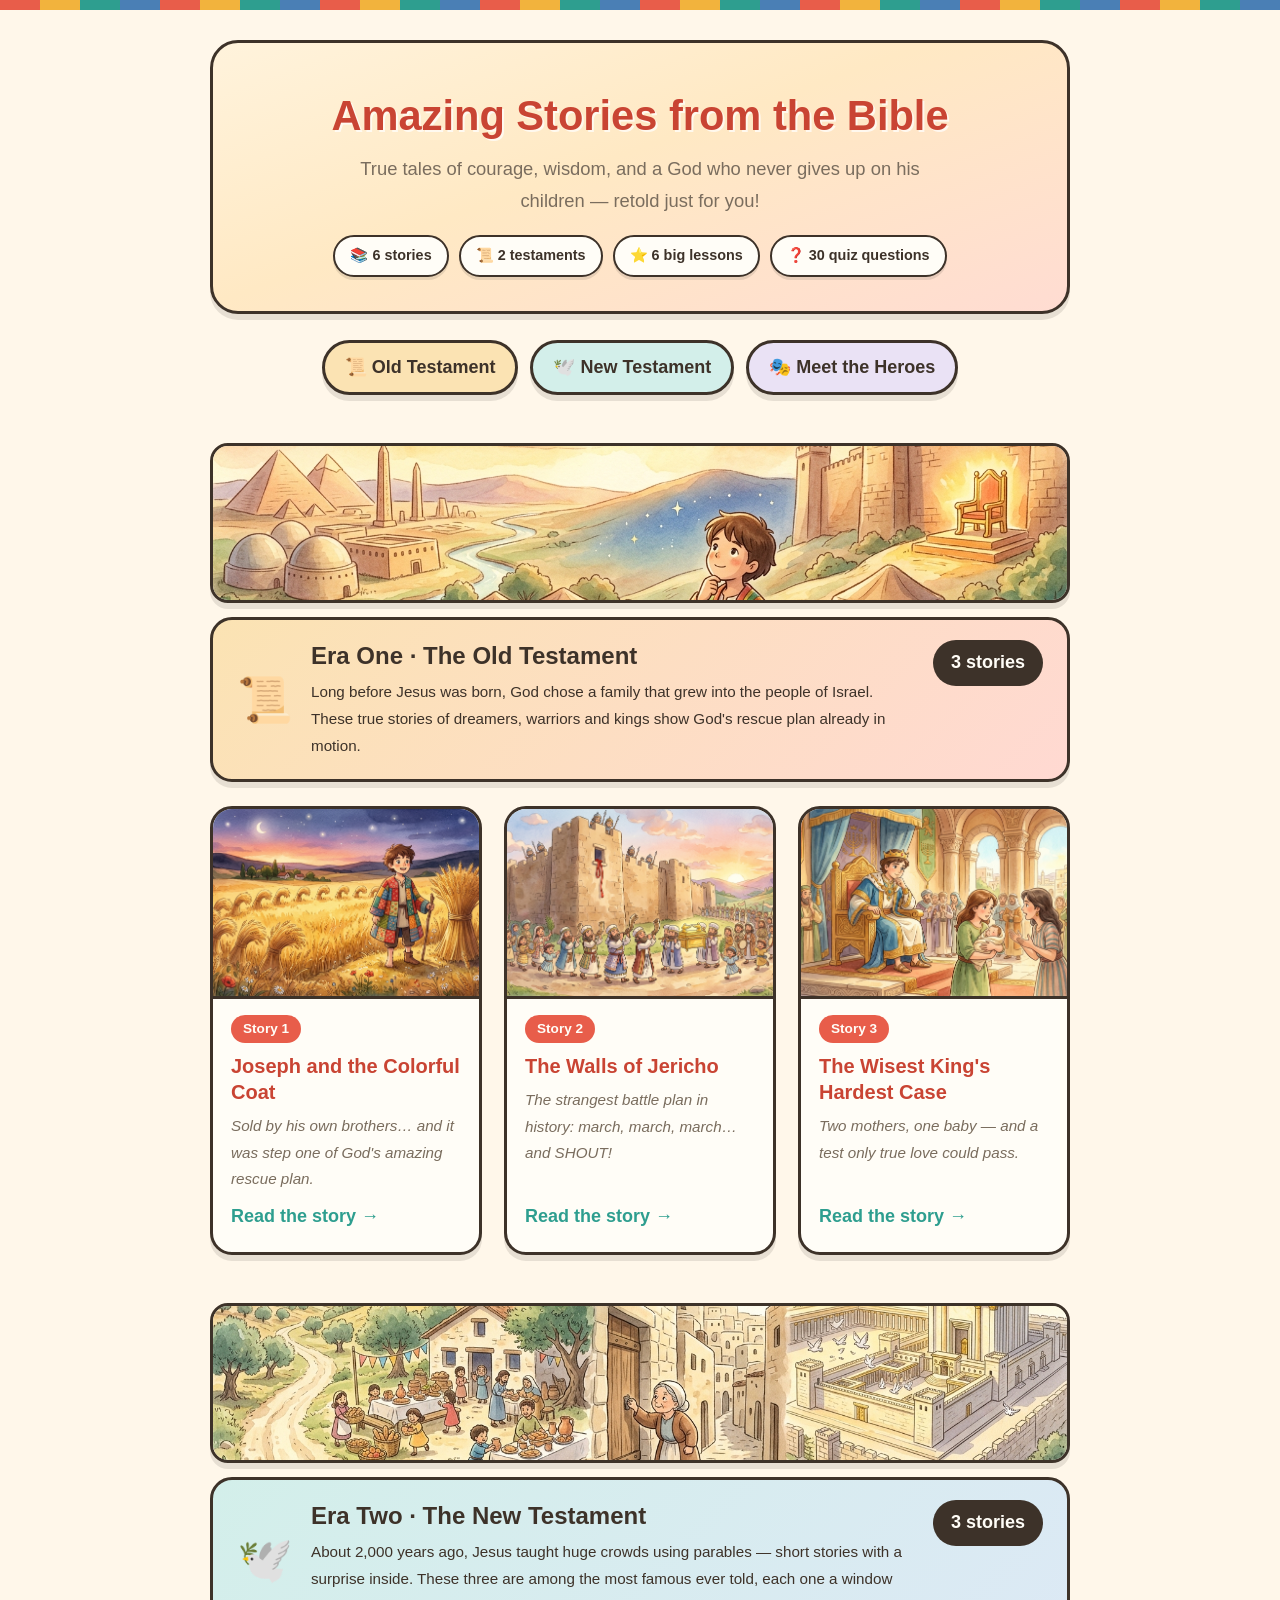
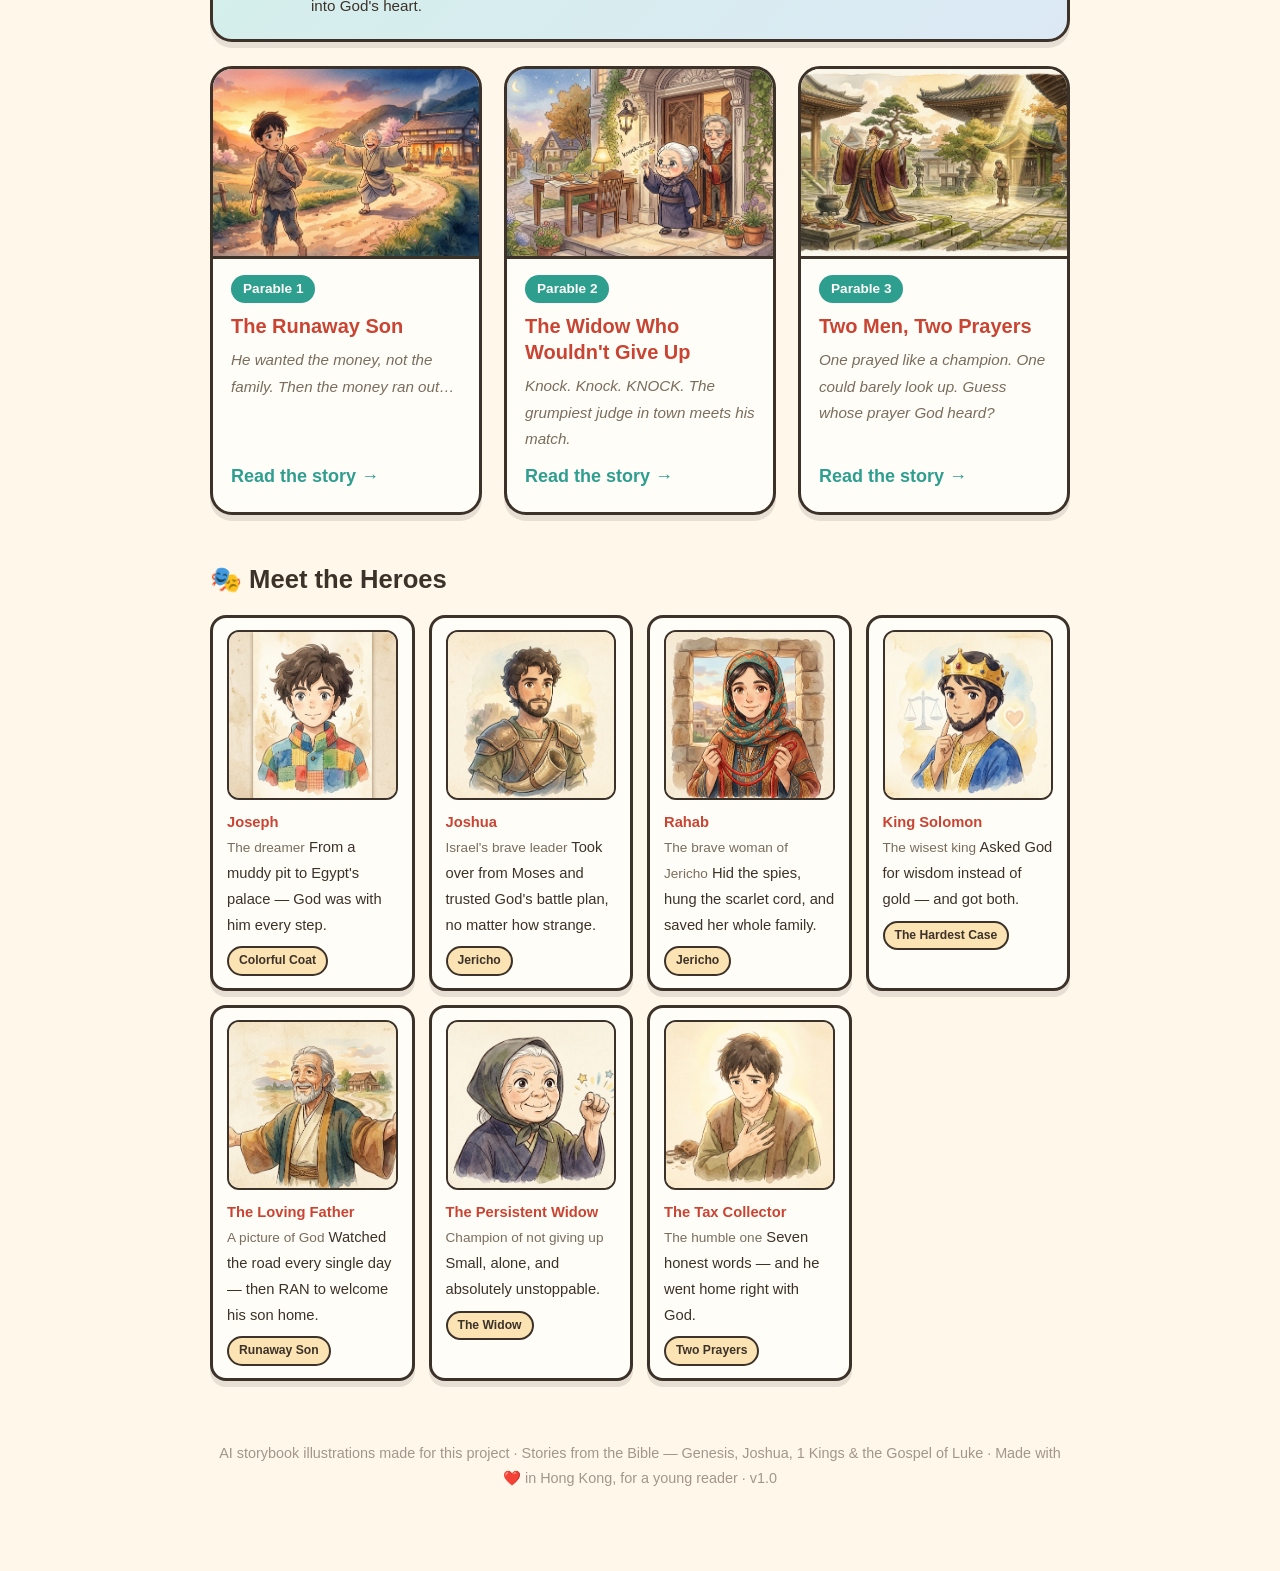
==== index.html @ 6da0773b "First Draft" ====
<!DOCTYPE html>
<html lang="en">
<head>
<meta charset="UTF-8">
<meta name="viewport" content="width=device-width, initial-scale=1.0">
<title>Amazing Stories from the Bible</title>
<link rel="stylesheet" href="css/style.css">
</head>
<body>
<div class="wrap">

  <header class="site-hero">
    <h1>Amazing Stories from the Bible</h1>
    <p class="subtitle">True tales of courage, wisdom, and a God who never gives up on his children — retold just for you!</p>
    <div class="stats">
      <span class="stat">📚 6 stories</span>
      <span class="stat">📜 2 testaments</span>
      <span class="stat">⭐ 6 big lessons</span>
      <span class="stat">❓ 30 quiz questions</span>
    </div>
  </header>

  <nav class="era-nav">
    <a class="nav-sanguo" href="#ot">📜 Old Testament</a>
    <a class="nav-chunqiu" href="#nt">🕊️ New Testament</a>
    <a class="nav-heroes" href="#heroes">🎭 Meet the Heroes</a>
  </nav>

  <!-- ======================= ERA ONE: OLD TESTAMENT ======================= -->
  <section class="era era-sanguo" id="ot">
    <img class="era-art" src="images/anime/banner-ot.png" alt="Old Testament banner" loading="lazy" onerror="this.style.display='none'">
    <div class="era-banner">
      <span class="era-emblem">📜</span>
      <div class="era-titles">
        <h2>Era One · The Old Testament</h2>
        <p>Long before Jesus was born, God chose a family that grew into the people of Israel. These true stories of dreamers, warriors and kings show God's rescue plan already in motion.</p>
      </div>
      <span class="era-count">3 stories</span>
    </div>

    <div class="cards">

      <a class="card" href="stories/joseph.html">
        <img class="art" src="images/anime/card-joseph.png" alt="Joseph and the Colorful Coat" loading="lazy" onerror="this.style.display='none'">
        <div class="card-body">
          <span class="num">Story 1</span>
          <h3>Joseph and the Colorful Coat</h3>
          <p class="hook">Sold by his own brothers… and it was step one of God's amazing rescue plan.</p>
          <span class="go">Read the story →</span>
        </div>
      </a>

      <a class="card" href="stories/jericho.html">
        <img class="art" src="images/anime/card-jericho.png" alt="The Walls of Jericho" loading="lazy" onerror="this.style.display='none'">
        <div class="card-body">
          <span class="num">Story 2</span>
          <h3>The Walls of Jericho</h3>
          <p class="hook">The strangest battle plan in history: march, march, march… and SHOUT!</p>
          <span class="go">Read the story →</span>
        </div>
      </a>

      <a class="card" href="stories/solomon.html">
        <img class="art" src="images/anime/card-solomon.png" alt="The Wisest King's Hardest Case" loading="lazy" onerror="this.style.display='none'">
        <div class="card-body">
          <span class="num">Story 3</span>
          <h3>The Wisest King's Hardest Case</h3>
          <p class="hook">Two mothers, one baby — and a test only true love could pass.</p>
          <span class="go">Read the story →</span>
        </div>
      </a>

    </div>
  </section>

  <!-- ======================= ERA TWO: NEW TESTAMENT ======================= -->
  <section class="era era-chunqiu" id="nt">
    <img class="era-art" src="images/anime/banner-nt.png" alt="New Testament banner" loading="lazy" onerror="this.style.display='none'">
    <div class="era-banner">
      <span class="era-emblem">🕊️</span>
      <div class="era-titles">
        <h2>Era Two · The New Testament</h2>
        <p>About 2,000 years ago, Jesus taught huge crowds using parables — short stories with a surprise inside. These three are among the most famous ever told, each one a window into God's heart.</p>
      </div>
      <span class="era-count">3 stories</span>
    </div>

    <div class="cards">

      <a class="card" href="stories/prodigal-son.html">
        <img class="art" src="images/anime/card-prodigal.png" alt="The Runaway Son" loading="lazy" onerror="this.style.display='none'">
        <div class="card-body">
          <span class="num">Parable 1</span>
          <h3>The Runaway Son</h3>
          <p class="hook">He wanted the money, not the family. Then the money ran out…</p>
          <span class="go">Read the story →</span>
        </div>
      </a>

      <a class="card" href="stories/persistent-widow.html">
        <img class="art" src="images/anime/card-widow.png" alt="The Widow Who Wouldn't Give Up" loading="lazy" onerror="this.style.display='none'">
        <div class="card-body">
          <span class="num">Parable 2</span>
          <h3>The Widow Who Wouldn't Give Up</h3>
          <p class="hook">Knock. Knock. KNOCK. The grumpiest judge in town meets his match.</p>
          <span class="go">Read the story →</span>
        </div>
      </a>

      <a class="card" href="stories/pharisee-tax-collector.html">
        <img class="art" src="images/anime/card-twoprayers.png" alt="Two Men, Two Prayers" loading="lazy" onerror="this.style.display='none'">
        <div class="card-body">
          <span class="num">Parable 3</span>
          <h3>Two Men, Two Prayers</h3>
          <p class="hook">One prayed like a champion. One could barely look up. Guess whose prayer God heard?</p>
          <span class="go">Read the story →</span>
        </div>
      </a>

    </div>
  </section>

  <!-- ============================ HEROES ============================ -->
  <section class="era" id="heroes">
    <h2>🎭 Meet the Heroes</h2>
    <div class="whos-who">
      <div class="who"><img class="portrait" src="images/anime/portrait-joseph.png" alt="Portrait of Joseph" loading="lazy" onerror="this.style.display='none'"><b>Joseph</b><span class="role">The dreamer</span> From a muddy pit to Egypt's palace — God was with him every step.
        <span class="who-links"><a href="stories/joseph.html">Colorful Coat</a></span></div>
      <div class="who"><img class="portrait" src="images/anime/portrait-joshua.png" alt="Portrait of Joshua" loading="lazy" onerror="this.style.display='none'"><b>Joshua</b><span class="role">Israel's brave leader</span> Took over from Moses and trusted God's battle plan, no matter how strange.
        <span class="who-links"><a href="stories/jericho.html">Jericho</a></span></div>
      <div class="who"><img class="portrait" src="images/anime/portrait-rahab.png" alt="Portrait of Rahab" loading="lazy" onerror="this.style.display='none'"><b>Rahab</b><span class="role">The brave woman of Jericho</span> Hid the spies, hung the scarlet cord, and saved her whole family.
        <span class="who-links"><a href="stories/jericho.html">Jericho</a></span></div>
      <div class="who"><img class="portrait" src="images/anime/portrait-solomon.png" alt="Portrait of King Solomon" loading="lazy" onerror="this.style.display='none'"><b>King Solomon</b><span class="role">The wisest king</span> Asked God for wisdom instead of gold — and got both.
        <span class="who-links"><a href="stories/solomon.html">The Hardest Case</a></span></div>
      <div class="who"><img class="portrait" src="images/anime/portrait-father.png" alt="Portrait of the Loving Father" loading="lazy" onerror="this.style.display='none'"><b>The Loving Father</b><span class="role">A picture of God</span> Watched the road every single day — then RAN to welcome his son home.
        <span class="who-links"><a href="stories/prodigal-son.html">Runaway Son</a></span></div>
      <div class="who"><img class="portrait" src="images/anime/portrait-widow.png" alt="Portrait of the Persistent Widow" loading="lazy" onerror="this.style.display='none'"><b>The Persistent Widow</b><span class="role">Champion of not giving up</span> Small, alone, and absolutely unstoppable.
        <span class="who-links"><a href="stories/persistent-widow.html">The Widow</a></span></div>
      <div class="who"><img class="portrait" src="images/anime/portrait-taxcollector.png" alt="Portrait of the Tax Collector" loading="lazy" onerror="this.style.display='none'"><b>The Tax Collector</b><span class="role">The humble one</span> Seven honest words — and he went home right with God.
        <span class="who-links"><a href="stories/pharisee-tax-collector.html">Two Prayers</a></span></div>
    </div>
  </section>

  <footer>AI storybook illustrations made for this project · Stories from the Bible — Genesis, Joshua, 1 Kings &amp; the Gospel of Luke · Made with ❤️ in Hong Kong, for a young reader · v1.0</footer>
</div>
</body>
</html>
---- css/style.css ----
/* ============================================
   Three Kingdoms Adventures — playful storybook
   ============================================ */
:root {
  --cream: #FFF7EA;
  --paper: #FFFDF7;
  --ink: #3D3229;
  --red: #E85D4A;
  --red-dark: #C94433;
  --gold: #F2B33D;
  --gold-soft: #FBE3B3;
  --teal: #2E9E8F;
  --teal-soft: #D3EFEA;
  --blue: #4A7FB5;
  --blue-soft: #DCE9F5;
  --purple: #8B6BB8;
  --purple-soft: #EAE2F5;
  --green: #6BA84F;
  --green-soft: #E2F0D9;
  --shadow: 0 6px 0 rgba(61, 50, 41, 0.12);
  --radius: 22px;
  --font-fun: "Comic Sans MS", "Chalkboard SE", "Marker Felt", "Segoe Print", cursive, sans-serif;
  --font-body: "Segoe UI", "Trebuchet MS", sans-serif;
}

* { box-sizing: border-box; margin: 0; padding: 0; }

body {
  background: var(--cream);
  color: var(--ink);
  font-family: var(--font-body);
  font-size: 18px;
  line-height: 1.75;
}

/* decorative repeating clouds strip */
body::before {
  content: "";
  display: block;
  height: 10px;
  background: repeating-linear-gradient(90deg,
    var(--red) 0 40px, var(--gold) 40px 80px,
    var(--teal) 80px 120px, var(--blue) 120px 160px);
}

.wrap { max-width: 900px; margin: 0 auto; padding: 24px 20px 80px; }

/* ---------- top nav ---------- */
.topnav {
  display: flex; align-items: center; justify-content: space-between;
  flex-wrap: wrap; gap: 10px; margin-bottom: 24px;
}
.topnav a.home {
  font-family: var(--font-fun);
  font-size: 1.05rem; font-weight: bold;
  color: var(--red-dark); text-decoration: none;
  background: var(--paper); border: 3px solid var(--red);
  border-radius: 999px; padding: 8px 20px;
  box-shadow: var(--shadow);
  transition: transform .15s;
}
.topnav a.home:hover { transform: translateY(-3px); }
.crumbs { font-size: .95rem; color: #8a7c6d; }

/* ---------- headers ---------- */
h1, h2, h3 { font-family: var(--font-fun); line-height: 1.3; }
h1 { font-size: 2.3rem; color: var(--red-dark); }
h2 { font-size: 1.6rem; color: var(--ink); margin: 40px 0 14px; }
h3 { font-size: 1.25rem; margin: 26px 0 10px; }

.zh { color: var(--red-dark); font-weight: bold; }

.subtitle {
  font-size: 1.15rem; color: #7a6d5e; margin-top: 6px;
}

.hero {
  text-align: center; padding: 28px 12px 8px;
}
.hero .big-zh {
  font-size: 1.4rem; color: var(--gold); letter-spacing: .35em;
  margin-top: 4px; font-weight: bold;
}

/* ---------- badges ---------- */
.badges { display: flex; gap: 10px; justify-content: center; flex-wrap: wrap; margin: 14px 0 8px; }
.badge {
  font-size: .85rem; font-weight: bold; padding: 5px 14px;
  border-radius: 999px; border: 2px solid var(--ink);
  background: var(--gold-soft);
}
.badge.time { background: var(--teal-soft); }
.badge.style { background: var(--purple-soft); }

/* ---------- story cards on index ---------- */
.cards { display: grid; grid-template-columns: repeat(auto-fit, minmax(260px, 1fr)); gap: 22px; margin-top: 24px; }
.card {
  background: var(--paper); border: 3px solid var(--ink);
  border-radius: var(--radius); overflow: hidden;
  box-shadow: var(--shadow); text-decoration: none; color: var(--ink);
  display: flex; flex-direction: column;
  transition: transform .18s, box-shadow .18s;
}
.card:hover { transform: translateY(-6px) rotate(-.5deg); box-shadow: 0 12px 0 rgba(61,50,41,.15); }
.card .art { display: block; width: 100%; height: 190px; object-fit: cover; background: var(--gold-soft); border-bottom: 3px solid var(--ink); }
.card .card-body { padding: 16px 18px 20px; display: flex; flex-direction: column; gap: 8px; flex: 1; }
.card .num {
  font-family: var(--font-fun); font-weight: bold; font-size: .85rem;
  color: var(--paper); background: var(--red); align-self: flex-start;
  padding: 2px 12px; border-radius: 999px;
}
.card h3 { margin: 2px 0 0; color: var(--red-dark); }
.card .hook { font-style: italic; color: #7a6d5e; font-size: .95rem; }
.card .go {
  margin-top: auto; font-family: var(--font-fun); font-weight: bold;
  color: var(--teal);
}
.card.soon { opacity: .75; border-style: dashed; }
.card.soon .num { background: #a99f92; }

/* ---------- story page ---------- */
.story-hero {
  background: var(--paper); border: 3px solid var(--ink);
  border-radius: var(--radius); overflow: hidden; box-shadow: var(--shadow);
  margin: 10px 0 30px;
}
.story-hero svg { display: block; width: 100%; height: auto; }
.story-hero img { display: block; width: 100%; max-height: 440px; object-fit: cover; }
.story-hero .art-credit {
  font-size: .8rem; color: #8a7c6d; text-align: right;
  padding: 6px 14px; background: var(--paper);
  border-top: 2px dashed var(--gold);
}

/* in-story anime illustrations */
.story-art {
  background: var(--paper); border: 3px solid var(--ink);
  border-radius: var(--radius); overflow: hidden;
  box-shadow: var(--shadow); margin: 26px auto; max-width: 620px;
}
.story-art img { display: block; width: 100%; }
.story-art figcaption {
  font-family: var(--font-fun); font-size: .95rem; text-align: center;
  padding: 8px 16px; background: var(--gold-soft);
  border-top: 2px dashed var(--gold);
}

.story p { margin: 0 0 1.1em; }
.story .lead {
  font-size: 1.15rem; font-weight: 600;
}
.scene-break {
  text-align: center; font-size: 1.4rem; letter-spacing: .8em;
  margin: 28px 0; color: var(--gold);
}

/* speech / special boxes */
.newsflash, .speech, .thoughts, .scoreboard {
  border: 3px solid var(--ink); border-radius: var(--radius);
  padding: 16px 20px; margin: 22px 0; box-shadow: var(--shadow);
}
.newsflash { background: var(--gold-soft); }
.newsflash .tag, .thoughts .tag, .scoreboard .tag {
  font-family: var(--font-fun); font-weight: bold; font-size: .8rem;
  text-transform: uppercase; letter-spacing: .12em;
  display: inline-block; margin-bottom: 6px; color: var(--red-dark);
}
.speech { background: var(--blue-soft); font-style: italic; }
.thoughts { background: var(--purple-soft); }
.thoughts.enemy { background: var(--blue-soft); }
.scoreboard { background: var(--green-soft); }

/* words-to-learn vocab box */
.vocab {
  margin-top: 40px; background: var(--teal-soft);
  border: 3px solid var(--teal); border-radius: var(--radius);
  padding: 20px 24px; box-shadow: var(--shadow);
}
.vocab h2 { margin: 0 0 12px; font-size: 1.25rem; color: var(--teal); }
.vocab .vocab-grid { display: grid; grid-template-columns: repeat(auto-fit, minmax(220px, 1fr)); gap: 10px; }
.vocab .vword {
  background: var(--paper); border: 2px solid var(--ink); border-radius: 12px;
  padding: 10px 12px; font-size: .92rem;
}
.vocab .vword b { font-family: var(--font-fun); color: var(--red-dark); font-size: 1.05rem; }
.vocab .vword .py { color: #7a6d5e; font-size: .85rem; font-style: italic; }

/* footnote refs */
sup a { color: var(--teal); text-decoration: none; font-weight: bold; }
.footnotes {
  margin-top: 48px; background: var(--paper);
  border: 3px dashed var(--gold); border-radius: var(--radius);
  padding: 20px 24px; font-size: .95rem;
}
.footnotes h2 { margin: 0 0 10px; font-size: 1.2rem; }
.footnotes ol { padding-left: 22px; }
.footnotes li { margin-bottom: 10px; }

/* who's who mini cards */
.whos-who { display: grid; grid-template-columns: repeat(auto-fit, minmax(190px, 1fr)); gap: 14px; margin: 18px 0 8px; }
.who {
  background: var(--paper); border: 3px solid var(--ink); border-radius: 16px;
  padding: 12px 14px; font-size: .92rem; box-shadow: var(--shadow);
}
.who b { font-family: var(--font-fun); color: var(--red-dark); display: block; }
.who img.portrait {
  display: block; width: 100%; height: 170px; object-fit: cover; object-position: top;
  background: #fff; border: 2px solid var(--ink); border-radius: 12px; margin-bottom: 10px;
}
.who .role { color: #7a6d5e; font-size: .85rem; }

/* ---------- quiz ---------- */
.quiz-box {
  margin-top: 48px; background: var(--paper);
  border: 3px solid var(--teal); border-radius: var(--radius);
  padding: 24px 26px 30px; box-shadow: var(--shadow);
}
.quiz-box h2 { margin: 0 0 6px; color: var(--teal); }
.quiz-intro { color: #7a6d5e; margin-bottom: 18px; }
.q { margin-bottom: 26px; }
.q .q-text { font-weight: bold; margin-bottom: 10px; }
.q .opts { display: grid; gap: 8px; }
.q button.opt {
  text-align: left; font-family: var(--font-body); font-size: 1rem;
  background: var(--cream); color: var(--ink);
  border: 2px solid var(--ink); border-radius: 12px;
  padding: 10px 14px; cursor: pointer; transition: transform .1s;
}
.q button.opt:hover:not(:disabled) { transform: translateX(4px); background: var(--gold-soft); }
.q button.opt:disabled { cursor: default; }
.q button.opt.correct { background: var(--green-soft); border-color: var(--green); font-weight: bold; }
.q button.opt.wrong { background: #F8D7D3; border-color: var(--red); }
.q .feedback {
  margin-top: 10px; padding: 10px 14px; border-radius: 12px;
  font-size: .95rem; display: none;
}
.q .feedback.show { display: block; }
.q .feedback.yay { background: var(--green-soft); }
.q .feedback.nope { background: #F8D7D3; }
.quiz-score {
  display: none; text-align: center; font-family: var(--font-fun);
  font-size: 1.3rem; font-weight: bold; margin-top: 10px;
  padding: 16px; border-radius: 16px; background: var(--gold-soft);
  border: 2px dashed var(--gold);
}
.quiz-score.show { display: block; }

/* ---------- next/prev nav ---------- */
.story-nav {
  display: flex; justify-content: space-between; gap: 12px;
  margin-top: 40px; flex-wrap: wrap;
}
.story-nav a {
  font-family: var(--font-fun); font-weight: bold; text-decoration: none;
  color: var(--paper); background: var(--red);
  border: 3px solid var(--ink); border-radius: 999px;
  padding: 10px 22px; box-shadow: var(--shadow);
  transition: transform .15s;
}
.story-nav a:hover { transform: translateY(-3px); }
.story-nav a.prev { background: var(--blue); }

footer {
  text-align: center; margin-top: 60px; color: #a3968a; font-size: .9rem;
}

/* era banner art strip */
.era-art {
  display: block; width: 100%; height: 160px; object-fit: cover;
  border: 3px solid var(--ink); border-radius: 18px;
  box-shadow: var(--shadow); margin-bottom: 14px;
}

/* ---------- fancy home page ---------- */
.site-hero {
  position: relative; text-align: center; overflow: hidden;
  padding: 46px 18px 34px; margin-top: 6px;
  background: linear-gradient(160deg, #FFF3DC 0%, #FFE9C4 45%, #FFDCD2 100%);
  border: 3px solid var(--ink); border-radius: 28px; box-shadow: var(--shadow);
}
.site-hero h1 { font-size: 2.6rem; text-shadow: 2px 2px 0 rgba(255,255,255,.7); }
.site-hero .big-zh {
  font-size: 1.6rem; color: var(--red-dark); letter-spacing: .4em;
  margin-top: 6px; font-weight: bold; font-family: var(--font-fun);
}
.site-hero .subtitle { max-width: 620px; margin: 10px auto 0; }

.stats { display: flex; gap: 10px; justify-content: center; flex-wrap: wrap; margin-top: 18px; }
.stat {
  font-family: var(--font-fun); font-weight: bold; font-size: .9rem;
  background: var(--paper); border: 2px solid var(--ink); border-radius: 999px;
  padding: 6px 15px; box-shadow: 0 3px 0 rgba(61,50,41,.12);
}

.era-nav { display: flex; gap: 12px; justify-content: center; flex-wrap: wrap; margin: 26px 0 4px; }
.era-nav a {
  font-family: var(--font-fun); font-weight: bold; text-decoration: none; color: var(--ink);
  background: var(--paper); border: 3px solid var(--ink); border-radius: 999px;
  padding: 9px 20px; box-shadow: var(--shadow); transition: transform .15s;
}
.era-nav a:hover { transform: translateY(-3px); }
.era-nav a.nav-sanguo { background: var(--gold-soft); }
.era-nav a.nav-chunqiu { background: var(--teal-soft); }
.era-nav a.nav-heroes { background: var(--purple-soft); }

.era { margin-top: 48px; }
.era-banner {
  display: flex; align-items: center; gap: 18px; flex-wrap: wrap;
  border: 3px solid var(--ink); border-radius: var(--radius);
  padding: 20px 24px; box-shadow: var(--shadow);
}
.era-banner .era-emblem { font-size: 2.8rem; line-height: 1; }
.era-banner .era-titles { flex: 1; min-width: 240px; }
.era-banner h2 { margin: 0; font-size: 1.5rem; }
.era-banner .era-zh {
  font-family: var(--font-fun); font-weight: bold; color: var(--red-dark);
  letter-spacing: .28em; margin-top: 2px;
}
.era-banner p { margin: 8px 0 0; font-size: .95rem; }
.era-banner .era-count {
  font-family: var(--font-fun); font-weight: bold; white-space: nowrap;
  background: var(--ink); color: var(--paper); border-radius: 999px;
  padding: 7px 18px; align-self: flex-start;
}
.era-sanguo .era-banner { background: linear-gradient(135deg, var(--gold-soft), #FFD9D2); }
.era-chunqiu .era-banner { background: linear-gradient(135deg, var(--teal-soft), var(--blue-soft)); }
.era-chunqiu .cards .num { background: var(--teal); }

/* hero gallery story links */
.who .who-links { margin-top: 8px; display: flex; flex-wrap: wrap; gap: 6px; }
.who .who-links a {
  font-size: .76rem; font-family: var(--font-fun); font-weight: bold;
  text-decoration: none; color: var(--ink); background: var(--gold-soft);
  border: 2px solid var(--ink); border-radius: 999px; padding: 2px 10px;
  transition: transform .12s, background .12s;
}
.who .who-links a:hover { transform: translateY(-2px); background: var(--teal-soft); }
.heroes-sub {
  font-family: var(--font-fun); font-size: 1.15rem; margin: 26px 0 4px;
  color: #7a6d5e;
}

@media (max-width: 600px) {
  body { font-size: 17px; }
  h1 { font-size: 1.7rem; }
  .site-hero h1 { font-size: 1.8rem; }
}
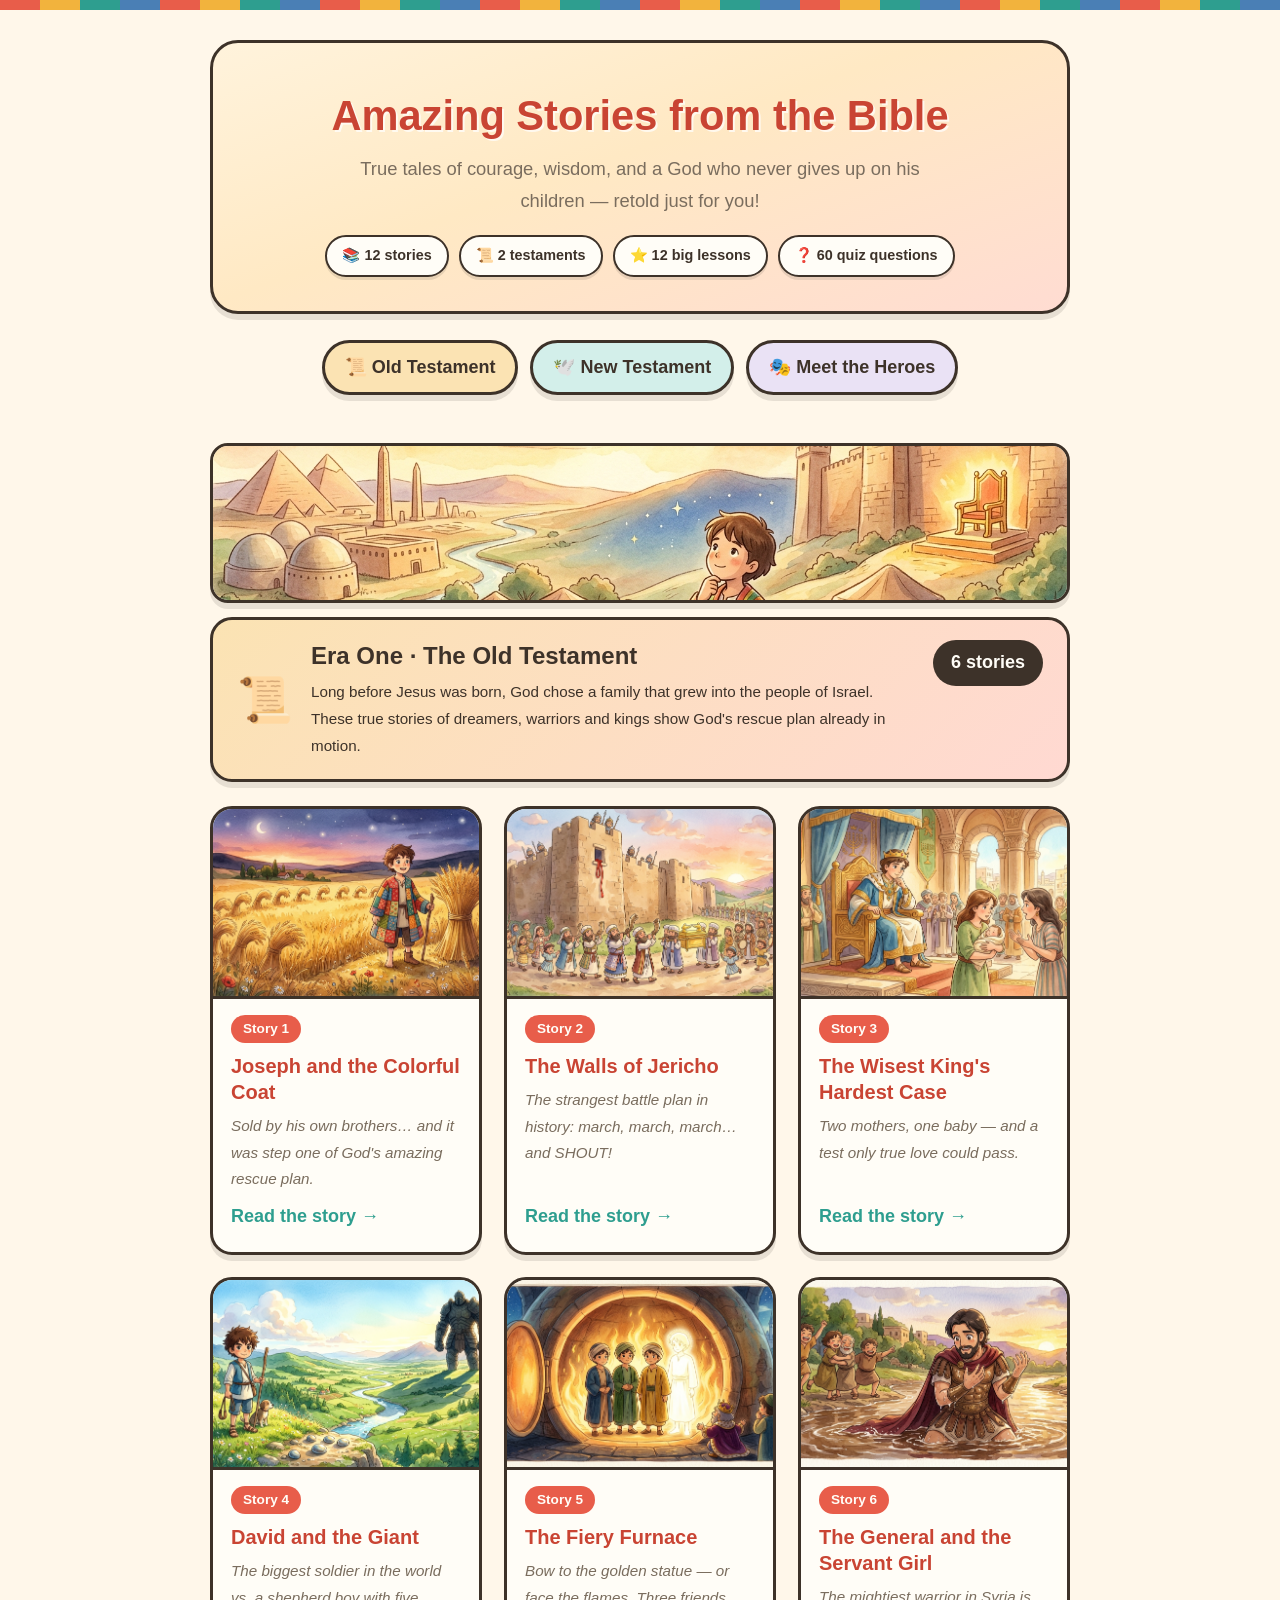
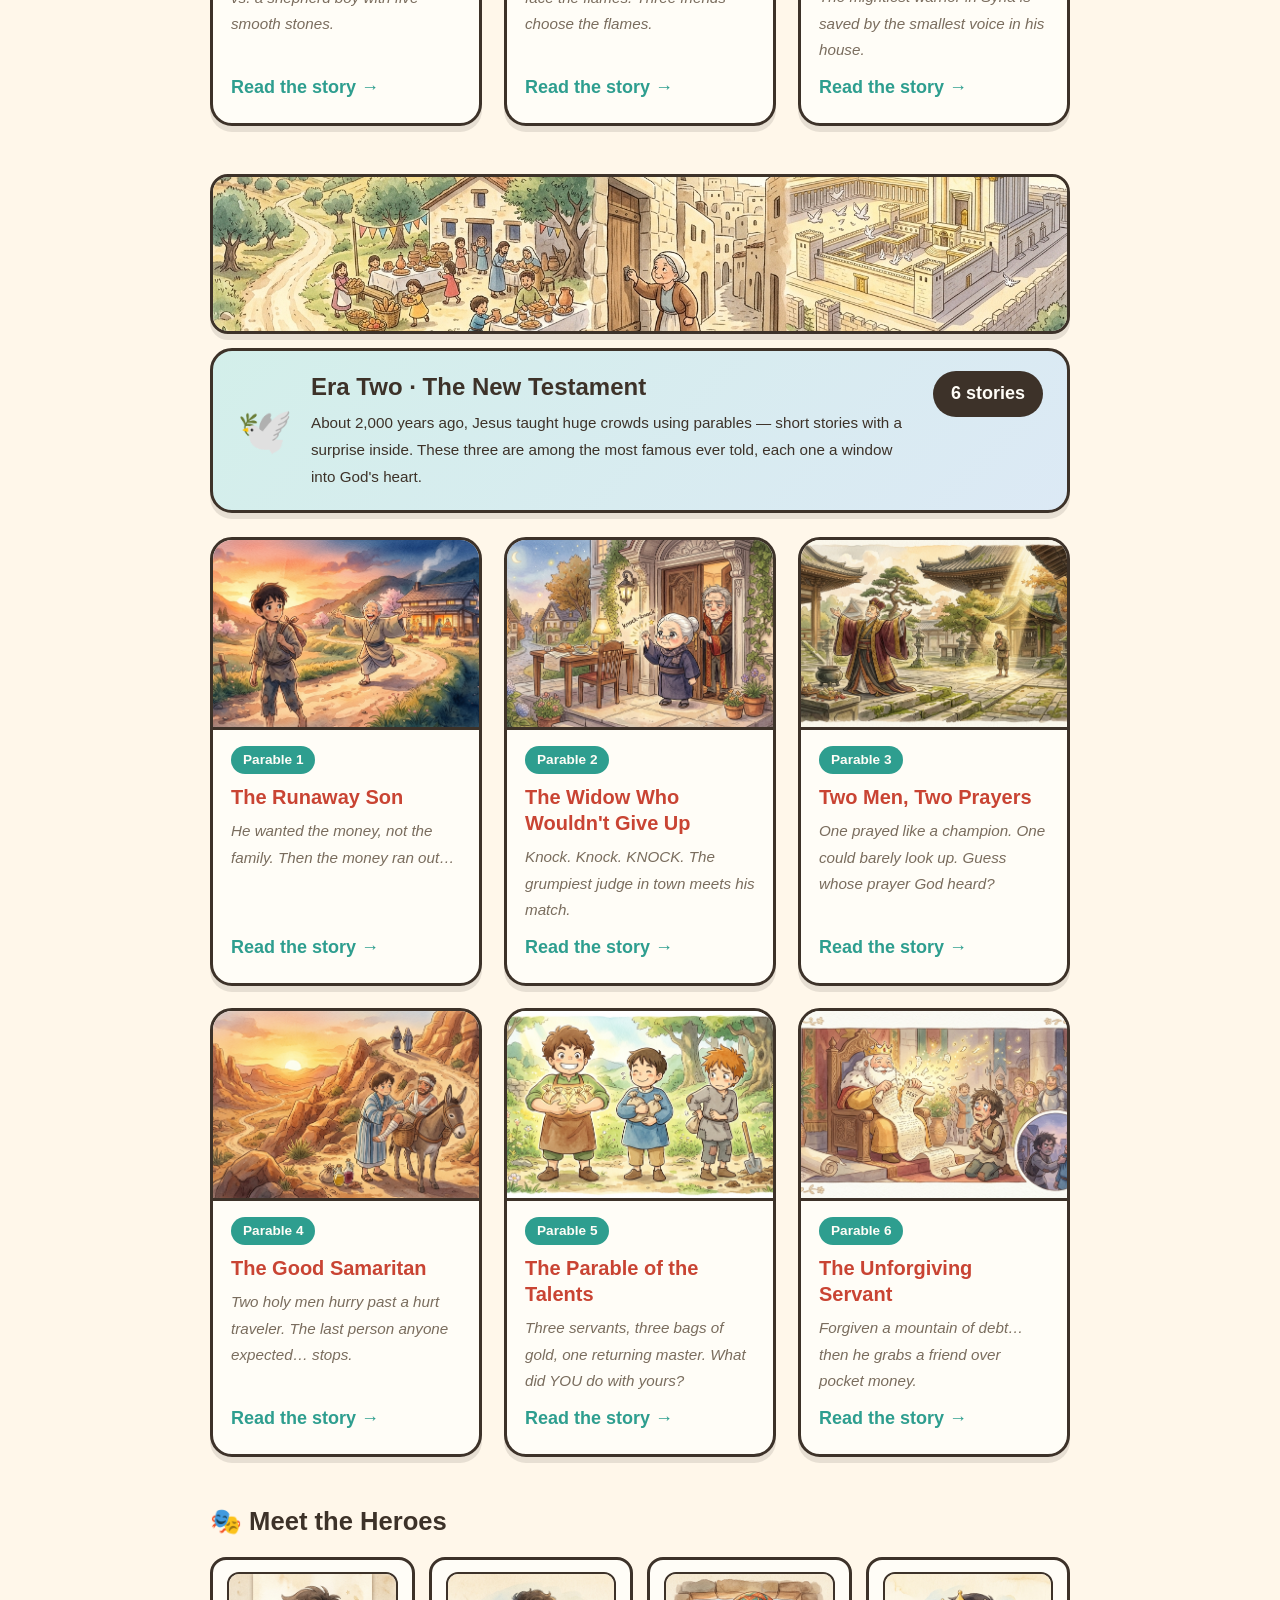
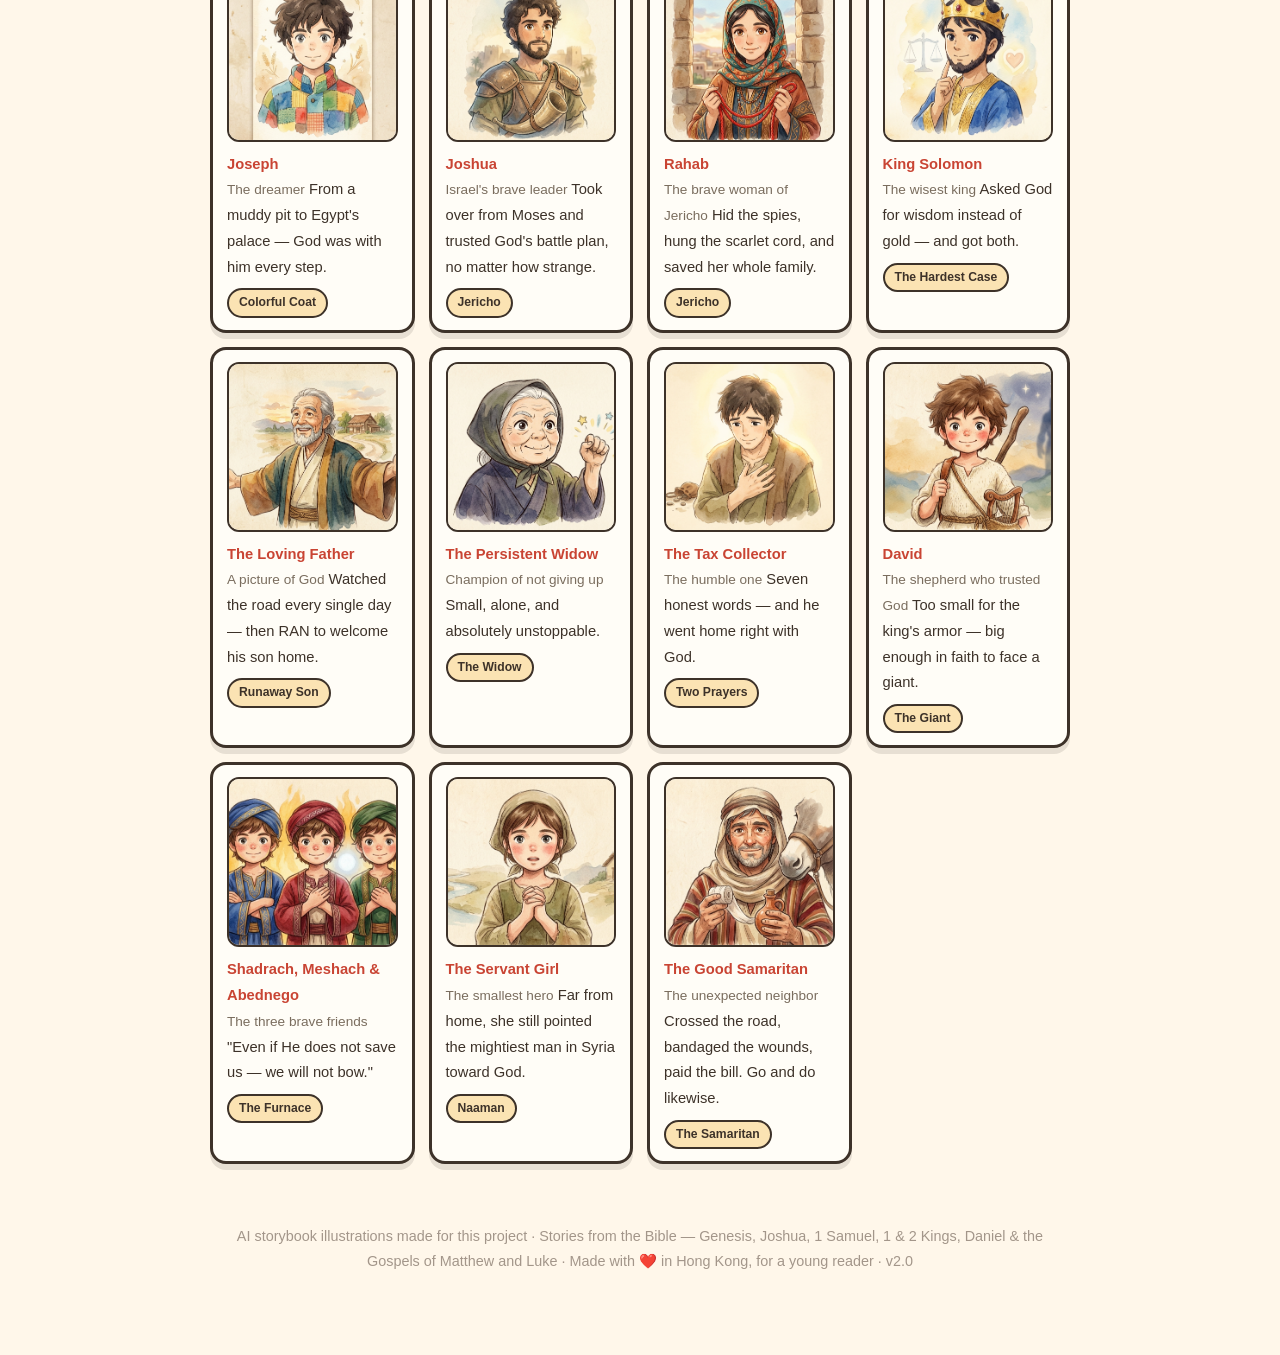
==== commit fe8c18c9: "6 more stories added" ====
--- a/index.html
+++ b/index.html
@@ -13,10 +13,10 @@
     <h1>Amazing Stories from the Bible</h1>
     <p class="subtitle">True tales of courage, wisdom, and a God who never gives up on his children — retold just for you!</p>
     <div class="stats">
-      <span class="stat">📚 6 stories</span>
+      <span class="stat">📚 12 stories</span>
       <span class="stat">📜 2 testaments</span>
-      <span class="stat">⭐ 6 big lessons</span>
-      <span class="stat">❓ 30 quiz questions</span>
+      <span class="stat">⭐ 12 big lessons</span>
+      <span class="stat">❓ 60 quiz questions</span>
     </div>
   </header>
 
@@ -35,7 +35,7 @@
         <h2>Era One · The Old Testament</h2>
         <p>Long before Jesus was born, God chose a family that grew into the people of Israel. These true stories of dreamers, warriors and kings show God's rescue plan already in motion.</p>
       </div>
-      <span class="era-count">3 stories</span>
+      <span class="era-count">6 stories</span>
     </div>
 
     <div class="cards">
@@ -66,6 +66,36 @@
           <span class="num">Story 3</span>
           <h3>The Wisest King's Hardest Case</h3>
           <p class="hook">Two mothers, one baby — and a test only true love could pass.</p>
+          <span class="go">Read the story →</span>
+        </div>
+      </a>
+
+      <a class="card" href="stories/david-goliath.html">
+        <img class="art" src="images/anime/card-david.png" alt="David and the Giant" loading="lazy" onerror="this.style.display='none'">
+        <div class="card-body">
+          <span class="num">Story 4</span>
+          <h3>David and the Giant</h3>
+          <p class="hook">The biggest soldier in the world vs. a shepherd boy with five smooth stones.</p>
+          <span class="go">Read the story →</span>
+        </div>
+      </a>
+
+      <a class="card" href="stories/fiery-furnace.html">
+        <img class="art" src="images/anime/card-furnace.png" alt="The Fiery Furnace" loading="lazy" onerror="this.style.display='none'">
+        <div class="card-body">
+          <span class="num">Story 5</span>
+          <h3>The Fiery Furnace</h3>
+          <p class="hook">Bow to the golden statue — or face the flames. Three friends choose the flames.</p>
+          <span class="go">Read the story →</span>
+        </div>
+      </a>
+
+      <a class="card" href="stories/naaman.html">
+        <img class="art" src="images/anime/card-naaman.png" alt="The General and the Servant Girl" loading="lazy" onerror="this.style.display='none'">
+        <div class="card-body">
+          <span class="num">Story 6</span>
+          <h3>The General and the Servant Girl</h3>
+          <p class="hook">The mightiest warrior in Syria is saved by the smallest voice in his house.</p>
           <span class="go">Read the story →</span>
         </div>
       </a>
@@ -82,7 +112,7 @@
         <h2>Era Two · The New Testament</h2>
         <p>About 2,000 years ago, Jesus taught huge crowds using parables — short stories with a surprise inside. These three are among the most famous ever told, each one a window into God's heart.</p>
       </div>
-      <span class="era-count">3 stories</span>
+      <span class="era-count">6 stories</span>
     </div>
 
     <div class="cards">
@@ -113,6 +143,36 @@
           <span class="num">Parable 3</span>
           <h3>Two Men, Two Prayers</h3>
           <p class="hook">One prayed like a champion. One could barely look up. Guess whose prayer God heard?</p>
+          <span class="go">Read the story →</span>
+        </div>
+      </a>
+
+      <a class="card" href="stories/good-samaritan.html">
+        <img class="art" src="images/anime/card-samaritan.png" alt="The Good Samaritan" loading="lazy" onerror="this.style.display='none'">
+        <div class="card-body">
+          <span class="num">Parable 4</span>
+          <h3>The Good Samaritan</h3>
+          <p class="hook">Two holy men hurry past a hurt traveler. The last person anyone expected… stops.</p>
+          <span class="go">Read the story →</span>
+        </div>
+      </a>
+
+      <a class="card" href="stories/talents.html">
+        <img class="art" src="images/anime/card-talents.png" alt="The Parable of the Talents" loading="lazy" onerror="this.style.display='none'">
+        <div class="card-body">
+          <span class="num">Parable 5</span>
+          <h3>The Parable of the Talents</h3>
+          <p class="hook">Three servants, three bags of gold, one returning master. What did YOU do with yours?</p>
+          <span class="go">Read the story →</span>
+        </div>
+      </a>
+
+      <a class="card" href="stories/unforgiving-servant.html">
+        <img class="art" src="images/anime/card-debt.png" alt="The Unforgiving Servant" loading="lazy" onerror="this.style.display='none'">
+        <div class="card-body">
+          <span class="num">Parable 6</span>
+          <h3>The Unforgiving Servant</h3>
+          <p class="hook">Forgiven a mountain of debt… then he grabs a friend over pocket money.</p>
           <span class="go">Read the story →</span>
         </div>
       </a>
@@ -138,10 +198,18 @@
         <span class="who-links"><a href="stories/persistent-widow.html">The Widow</a></span></div>
       <div class="who"><img class="portrait" src="images/anime/portrait-taxcollector.png" alt="Portrait of the Tax Collector" loading="lazy" onerror="this.style.display='none'"><b>The Tax Collector</b><span class="role">The humble one</span> Seven honest words — and he went home right with God.
         <span class="who-links"><a href="stories/pharisee-tax-collector.html">Two Prayers</a></span></div>
+      <div class="who"><img class="portrait" src="images/anime/portrait-david.png" alt="Portrait of David" loading="lazy" onerror="this.style.display='none'"><b>David</b><span class="role">The shepherd who trusted God</span> Too small for the king's armor — big enough in faith to face a giant.
+        <span class="who-links"><a href="stories/david-goliath.html">The Giant</a></span></div>
+      <div class="who"><img class="portrait" src="images/anime/portrait-friends.png" alt="Portrait of Shadrach, Meshach and Abednego" loading="lazy" onerror="this.style.display='none'"><b>Shadrach, Meshach &amp; Abednego</b><span class="role">The three brave friends</span> "Even if He does not save us — we will not bow."
+        <span class="who-links"><a href="stories/fiery-furnace.html">The Furnace</a></span></div>
+      <div class="who"><img class="portrait" src="images/anime/portrait-servantgirl.png" alt="Portrait of the Servant Girl" loading="lazy" onerror="this.style.display='none'"><b>The Servant Girl</b><span class="role">The smallest hero</span> Far from home, she still pointed the mightiest man in Syria toward God.
+        <span class="who-links"><a href="stories/naaman.html">Naaman</a></span></div>
+      <div class="who"><img class="portrait" src="images/anime/portrait-samaritan.png" alt="Portrait of the Good Samaritan" loading="lazy" onerror="this.style.display='none'"><b>The Good Samaritan</b><span class="role">The unexpected neighbor</span> Crossed the road, bandaged the wounds, paid the bill. Go and do likewise.
+        <span class="who-links"><a href="stories/good-samaritan.html">The Samaritan</a></span></div>
     </div>
   </section>
 
-  <footer>AI storybook illustrations made for this project · Stories from the Bible — Genesis, Joshua, 1 Kings &amp; the Gospel of Luke · Made with ❤️ in Hong Kong, for a young reader · v1.0</footer>
+  <footer>AI storybook illustrations made for this project · Stories from the Bible — Genesis, Joshua, 1 Samuel, 1 &amp; 2 Kings, Daniel &amp; the Gospels of Matthew and Luke · Made with ❤️ in Hong Kong, for a young reader · v2.0</footer>
 </div>
 </body>
 </html>
